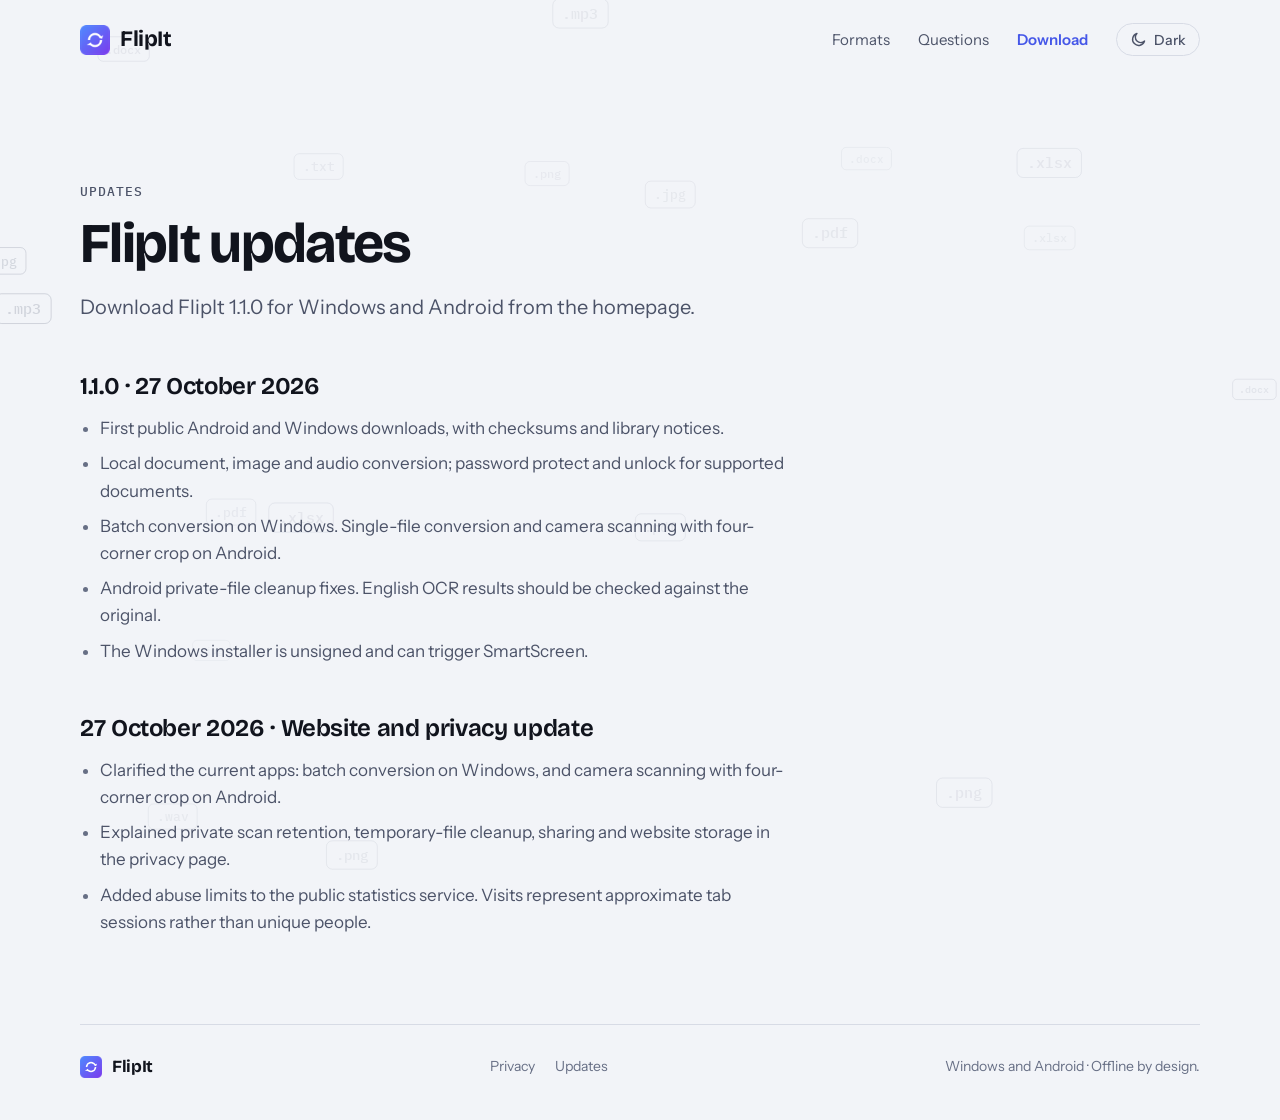
==== changelog.html @ 35222235 "Add verified Windows and Android app downloads" ====
<!doctype html>
<html lang="en">
<head>
<meta charset="utf-8">
<meta http-equiv="Content-Security-Policy" content="default-src 'self'; script-src 'self'; style-src 'self' 'unsafe-inline'; img-src 'self'; font-src 'self'; connect-src https://flipit-site-stats.rouguemind-dev.workers.dev; object-src 'none'; base-uri 'none'; form-action 'none'; frame-src 'none'; upgrade-insecure-requests">
<meta name="referrer" content="no-referrer">
<script src="theme-init.js"></script>
<meta name="viewport" content="width=device-width, initial-scale=1">
<title>FlipIt updates</title>
<meta name="description" content="Release notes for FlipIt on Windows and Android.">
<link rel="icon" href="favicon.ico">
<link rel="stylesheet" href="fonts.css">
<link rel="stylesheet" href="styles.css">
<script src="site.js" defer></script>
</head>
<body>
<div class="wrap">
  <header class="top">
    <a class="brand" href="index.html"><span class="mark" aria-hidden="true"></span>FlipIt</a>
    <nav class="nav" aria-label="Site">
      <a href="index.html#formats">Formats</a>
      <a href="index.html#faq">Questions</a>
      <a class="nav-cta" href="index.html#availability">Download</a>
      <button class="theme-toggle" id="theme-toggle" type="button" aria-pressed="false" title="Switch between light and dark">
        <span class="theme-icon" aria-hidden="true">
          <svg class="icon-sun" width="17" height="17" viewBox="0 0 24 24" fill="none" stroke="currentColor" stroke-width="2" stroke-linecap="round"><circle cx="12" cy="12" r="4.2"/><path d="M12 2.6v2.2M12 19.2v2.2M21.4 12h-2.2M4.8 12H2.6M18.6 5.4l-1.6 1.6M7 17l-1.6 1.6M18.6 18.6 17 17M7 7 5.4 5.4"/></svg>
          <svg class="icon-moon" width="17" height="17" viewBox="0 0 24 24" fill="none" stroke="currentColor" stroke-width="2" stroke-linecap="round" stroke-linejoin="round"><path d="M20.5 14.2A8.6 8.6 0 1 1 9.8 3.5a6.9 6.9 0 0 0 10.7 10.7z"/></svg>
        </span>
        <span class="theme-label" id="theme-label">Dark</span>
      </button>
    </nav>
  </header>
  <main class="doc">
    <p class="label">Updates</p>
    <h1>FlipIt updates</h1>
    <p class="standfirst">Download FlipIt 1.1.0 for Windows and Android from the homepage.</p>
    <h2>1.1.0 · 27 October 2026</h2><ul><li>First public Android and Windows downloads, with checksums and library notices.</li><li>Local document, image and audio conversion; password protect and unlock for supported documents.</li><li>Batch conversion on Windows. Single-file conversion and camera scanning with four-corner crop on Android.</li><li>Android private-file cleanup fixes. English OCR results should be checked against the original.</li><li>The Windows installer is unsigned and can trigger SmartScreen.</li></ul><h2>27 October 2026 · Website and privacy update</h2>
    <ul>
      <li>Clarified the current apps: batch conversion on Windows, and camera scanning with four-corner crop on Android.</li>
      <li>Explained private scan retention, temporary-file cleanup, sharing and website storage in the privacy page.</li>
      <li>Added abuse limits to the public statistics service. Visits represent approximate tab sessions rather than unique people.</li>
    </ul>
  </main>
  <footer class="foot">
    <a class="brand" href="index.html"><span class="mark" aria-hidden="true"></span>FlipIt</a>
    <nav class="foot-links" aria-label="More about FlipIt">
      <a href="privacy.html">Privacy</a>
      <a href="changelog.html" aria-current="page">Updates</a>
    </nav>
    <span>Windows and Android · Offline by design.</span>
  </footer>
</div>
</body>
</html>
---- fonts.css ----
@font-face {
  font-family: 'Bricolage Grotesque';
  font-style: normal;
  font-weight: 500 800;
  font-stretch: 100%;
  font-display: swap;
  src: url('bricolage-500-800.woff2') format('woff2');
  unicode-range: U+0000-00FF, U+0131, U+0152-0153, U+02BB-02BC, U+02C6, U+02DA, U+02DC, U+0304, U+0308, U+0329, U+2000-206F, U+20AC, U+2122, U+2191, U+2193, U+2212, U+2215, U+FEFF, U+FFFD;
}
@font-face {
  font-family: 'Instrument Sans';
  font-style: normal;
  font-weight: 400 600;
  font-stretch: 100%;
  font-display: swap;
  src: url('instrument-sans-400-600.woff2') format('woff2');
  unicode-range: U+0000-00FF, U+0131, U+0152-0153, U+02BB-02BC, U+02C6, U+02DA, U+02DC, U+0304, U+0308, U+0329, U+2000-206F, U+20AC, U+2122, U+2191, U+2193, U+2212, U+2215, U+FEFF, U+FFFD;
}
@font-face {
  font-family: 'IBM Plex Mono';
  font-style: normal;
  font-weight: 400;
  font-display: swap;
  src: url('plex-mono-400.woff2') format('woff2');
  unicode-range: U+0000-00FF, U+0131, U+0152-0153, U+02BB-02BC, U+02C6, U+02DA, U+02DC, U+0304, U+0308, U+0329, U+2000-206F, U+20AC, U+2122, U+2191, U+2193, U+2212, U+2215, U+FEFF, U+FFFD;
}
@font-face {
  font-family: 'IBM Plex Mono';
  font-style: normal;
  font-weight: 500;
  font-display: swap;
  src: url('plex-mono-500.woff2') format('woff2');
  unicode-range: U+0000-00FF, U+0131, U+0152-0153, U+02BB-02BC, U+02C6, U+02DA, U+02DC, U+0304, U+0308, U+0329, U+2000-206F, U+20AC, U+2122, U+2191, U+2193, U+2212, U+2215, U+FEFF, U+FFFD;
}
---- styles.css ----
:root{
  --display:"Bricolage Grotesque","Segoe UI Variable Display","Segoe UI",system-ui,sans-serif;
  --body:"Instrument Sans","Segoe UI",system-ui,sans-serif;
  --mono:"IBM Plex Mono",Consolas,ui-monospace,monospace;
  --ground:#F2F4F8;--surface:#FFFFFF;--sunken:#E9ECF3;
  --ink:#11141D;--ink-2:#4C5368;--ink-3:#676F85;--rule:#D7DBE5;
  --accent:#4557E8;--accent-hover:#3546D6;--accent-ink:#FFFFFF;
  --redact:#11141D;--redact-edge:transparent;--ok:#1B7A4B;
  --shadow:0 1px 0 rgba(17,20,29,.04),0 22px 44px -22px rgba(28,38,92,.28);
  color-scheme:light;
}
@media (prefers-color-scheme:dark){
  :root:not([data-theme="light"]){
    --ground:#0B0E17;--surface:#131826;--sunken:#1A2031;
    --ink:#E8EBF3;--ink-2:#A9B0C4;--ink-3:#858CA3;--rule:#262C3F;
    --accent:#8E9AFF;--accent-hover:#A5AFFF;--accent-ink:#0B0E17;
    --redact:#020409;--redact-edge:#343B55;--ok:#5FCB94;
    --shadow:0 1px 0 rgba(0,0,0,.5),0 28px 56px -24px rgba(0,0,0,.75);
    color-scheme:dark;
  }
}
:root[data-theme="dark"]{
  --ground:#0B0E17;--surface:#131826;--sunken:#1A2031;
  --ink:#E8EBF3;--ink-2:#A9B0C4;--ink-3:#858CA3;--rule:#262C3F;
  --accent:#8E9AFF;--accent-hover:#A5AFFF;--accent-ink:#0B0E17;
  --redact:#020409;--redact-edge:#343B55;--ok:#5FCB94;
  --shadow:0 1px 0 rgba(0,0,0,.5),0 28px 56px -24px rgba(0,0,0,.75);
  color-scheme:dark;
}

*,*::before,*::after{box-sizing:border-box}
html{-webkit-text-size-adjust:100%;text-size-adjust:100%}
@media (prefers-reduced-motion:no-preference){html{scroll-behavior:smooth}}
body{margin:0;background:var(--ground);color:var(--ink);font-family:var(--body);font-size:17px;line-height:1.6;padding-inline:clamp(16px,4vw,40px);-webkit-font-smoothing:antialiased}
.wrap{position:relative;z-index:1;max-width:1120px;margin-inline:auto}
.backdrop{position:fixed;inset:0;width:100%;height:100%;pointer-events:none;z-index:0}
a{color:inherit}
h1,h2,h3{font-family:var(--display);text-wrap:balance;margin:0;color:var(--ink)}
p,figure{margin:0}
:focus-visible{outline:2px solid var(--accent);outline-offset:3px;border-radius:4px}
.label{font-family:var(--mono);font-size:12.5px;font-weight:500;letter-spacing:.08em;text-transform:uppercase;color:var(--ink-3)}
.muted{color:var(--ink-3)}
.mark{display:inline-block;width:30px;height:30px;flex:none;background:url("icon.png") center/contain no-repeat}

/* header */
.top{display:flex;align-items:center;justify-content:space-between;gap:24px;padding-block:22px}
.brand{display:inline-flex;align-items:center;gap:10px;text-decoration:none;font-family:var(--display);font-weight:700;font-size:22px;letter-spacing:-.02em;color:var(--ink)}
.nav{display:flex;align-items:center;gap:28px;font-size:15px}
.nav a{color:var(--ink-2);text-decoration:none}
.nav a:hover{color:var(--ink)}
.nav .nav-cta{color:var(--accent);font-weight:600}
@media (max-width:640px){.nav a:not(.nav-cta){display:none}}
/* Light and dark. Only one icon shows: the one for the theme the button would switch to. */
.theme-toggle{display:inline-flex;align-items:center;gap:7px;padding:7px 13px;border:1px solid var(--rule);border-radius:999px;background:transparent;color:var(--ink-2);font:500 14px/1 var(--body);cursor:pointer;transition:color .15s ease,border-color .15s ease,background-color .15s ease}
.theme-toggle:hover{color:var(--ink);border-color:var(--ink-3);background:var(--surface)}
.theme-icon{display:inline-flex}
.theme-icon svg{display:none}
:root[data-shows="light"] .icon-moon{display:block}
:root[data-shows="dark"] .icon-sun{display:block}
/* Before the script has set data-shows, show the moon rather than an empty button, and let a dark
   system swap it - so the button is never blank, whichever theme the page opened in. */
:root:not([data-shows]) .icon-moon{display:block}
@media (prefers-color-scheme:dark){:root:not([data-shows]):not([data-theme="light"]) .icon-moon{display:none}:root:not([data-shows]):not([data-theme="light"]) .icon-sun{display:block}}
@media (max-width:640px){.theme-label{display:none}.theme-toggle{padding:7px 9px}}

/* hero */
.hero{display:grid;grid-template-columns:minmax(0,1.08fr) minmax(0,.92fr);gap:clamp(40px,6vw,80px);align-items:center;padding-block:clamp(32px,6vw,72px) clamp(64px,9vw,112px)}
@media (max-width:900px){.hero{grid-template-columns:minmax(0,1fr)}}
.hero h1{font-size:clamp(44px,6.4vw,78px);line-height:.98;letter-spacing:-.035em;font-weight:720;margin-block:18px 26px}
.lead{font-size:clamp(18px,1.6vw,21px);line-height:1.55;color:var(--ink-2);max-width:35rem}
.cta{display:flex;flex-wrap:wrap;align-items:center;gap:14px 20px;margin-top:34px}
.btn{display:inline-flex;align-items:center;gap:10px;padding:14px 22px;border:0;border-radius:6px;background:var(--accent);color:var(--accent-ink);font:600 16px/1 var(--body);text-decoration:none;cursor:pointer;transition:background-color .15s ease,transform .15s ease}
.btn:hover{background:var(--accent-hover);transform:translateY(-1px)}
.btn:active{transform:translateY(0)}
.btn svg{flex:none}
.btn-meta{font-family:var(--mono);font-size:13px;color:var(--ink-3)}
/* The second platform's button: the same shape, quieter, so one accent leads and the other waits. */
.cta-alt{margin-top:16px}
.btn-quiet{background:transparent;color:var(--ink);box-shadow:inset 0 0 0 1px var(--rule-strong,var(--rule))}
.btn-quiet:hover{background:var(--surface-2,var(--surface));color:var(--accent)}
.hero-note{margin-top:22px;font-size:15px;color:var(--ink-2)}
.hero-note a{text-underline-offset:3px;text-decoration-color:var(--ink-3)}
.hero-note a:hover{color:var(--accent)}
/* Each platform's note shows only where that platform can't be installed, so a phone is told the
   installer is for a PC and a PC is told the app is for a phone, and neither is told both. */
.phone-note,.desktop-note{margin-top:14px;font-size:15px;line-height:1.5;color:var(--ink-2)}
.phone-note{display:none}
.desktop-note{display:block}
@media (max-width:640px){.phone-note{display:block}.desktop-note{display:none}}

/* properties panel */
.props{background:var(--surface);border:1px solid var(--rule);border-radius:8px;box-shadow:var(--shadow);overflow:hidden}
.props-head{display:flex;align-items:center;justify-content:space-between;gap:12px;padding:12px 16px;border-bottom:1px solid var(--rule)}
.file{display:flex;align-items:center;gap:10px;min-width:0;font-family:var(--mono);font-size:14px;color:var(--ink)}
.file-type{font-size:11px;font-weight:500;letter-spacing:.06em;padding:3px 6px;border-radius:3px;background:var(--sunken);color:var(--ink-2)}
.reveal,.copy{font-family:var(--mono);font-size:12px;letter-spacing:.03em;color:var(--ink-2);background:transparent;border:1px solid var(--rule);border-radius:4px;padding:6px 10px;cursor:pointer;white-space:nowrap}
.reveal:hover,.copy:hover{color:var(--ink);border-color:var(--ink-3)}
.tags{margin:0;padding-block:6px}
.tag{display:grid;grid-template-columns:minmax(0,10.5rem) minmax(0,1fr);gap:16px;align-items:baseline;padding:10px 16px}
.tag + .tag{border-top:1px solid var(--rule)}
.tag dt{font-family:var(--mono);font-size:12.5px;color:var(--ink-3)}
.tag dd{margin:0;font-family:var(--mono);font-size:14px;color:var(--ink);font-variant-numeric:tabular-nums}
@media (max-width:420px){.tag{grid-template-columns:minmax(0,1fr);gap:4px}}
.val{position:relative;display:inline-block}
.val::after{content:"";position:absolute;inset:-3px -5px;border-radius:2px;background:var(--redact);box-shadow:inset 0 0 0 1px var(--redact-edge);transform:scaleX(1);transform-origin:left center;transition:transform .42s cubic-bezier(.65,0,.25,1)}
@media (prefers-reduced-motion:no-preference){
  .val::after{animation:redact .55s cubic-bezier(.65,0,.25,1) backwards;animation-delay:calc(var(--i) * 120ms + 700ms)}
}
@media (prefers-reduced-motion:reduce){.val::after{transition:none}}
@keyframes redact{from{transform:scaleX(0)}}
.props.is-revealed .val::after{transform:scaleX(0);transform-origin:right center}
.props-foot{display:flex;flex-wrap:wrap;align-items:center;justify-content:space-between;gap:8px 16px;padding:13px 16px;background:var(--sunken);font-family:var(--mono);font-size:13px;color:var(--ink-2)}
.props-foot strong{font-weight:500;color:var(--ink)}
.clean{display:inline-flex;align-items:center;gap:6px;color:var(--ok)}
.caption{margin-top:14px;font-size:14px;line-height:1.5;color:var(--ink-3);max-width:32rem}

/* sections */
.section{padding-block:clamp(64px,9vw,104px);border-top:1px solid var(--rule)}
.section-head{max-width:40rem;margin-bottom:clamp(36px,5vw,56px)}
.h2{font-size:clamp(32px,4vw,46px);line-height:1.06;letter-spacing:-.025em;font-weight:700;margin-top:12px}
.intro{margin-top:18px;color:var(--ink-2);max-width:32rem}
.split{display:grid;grid-template-columns:minmax(0,.8fr) minmax(0,1.2fr);gap:clamp(32px,6vw,88px);align-items:start}
@media (max-width:860px){.split{grid-template-columns:minmax(0,1fr)}}

/* app screenshot */
.app{display:grid;grid-template-columns:minmax(0,.78fr) minmax(0,1.22fr);gap:clamp(32px,6vw,80px);align-items:center}
@media (max-width:900px){.app{grid-template-columns:minmax(0,1fr)}}
.moves{margin:28px 0 0;display:grid;border-top:1px solid var(--rule)}
.moves div{display:grid;grid-template-columns:5.5rem minmax(0,1fr);gap:16px;align-items:baseline;padding-block:14px;border-bottom:1px solid var(--rule)}
.moves dt{font-family:var(--mono);font-size:12.5px;font-weight:500;letter-spacing:.08em;text-transform:uppercase;color:var(--accent)}
.moves dd{margin:0;font-size:16.5px;color:var(--ink-2)}
@media (max-width:420px){.moves div{grid-template-columns:minmax(0,1fr);gap:4px}}
.shot{position:relative;background:var(--surface);border:1px solid var(--rule);border-radius:10px;box-shadow:var(--shadow);overflow:hidden}
.shot img{display:block;width:100%;height:auto}

/* ledger */
.ledger{margin:0}
.ledger-row{display:grid;grid-template-columns:minmax(0,1fr) auto;gap:24px;align-items:center;padding-block:20px;border-top:1px solid var(--rule)}
.ledger-row:last-child{border-bottom:1px solid var(--rule)}
.ledger dt{font-weight:600;font-size:18px;color:var(--ink)}
.ledger dt span{display:block;margin-top:3px;font-weight:400;font-size:15px;line-height:1.5;color:var(--ink-2)}
.ledger dd{margin:0;font-family:var(--display);font-size:clamp(40px,5vw,56px);font-weight:600;line-height:1;letter-spacing:-.03em;font-variant-numeric:tabular-nums;color:var(--ink)}

/* features */
.features{display:grid;grid-template-columns:repeat(3,minmax(0,1fr));gap:clamp(28px,4vw,48px)}
@media (max-width:860px){.features{grid-template-columns:minmax(0,1fr)}}
.feature{display:flex;flex-direction:column;gap:12px;padding-top:20px;border-top:1px solid var(--rule)}
.feature h3{font-size:24px;line-height:1.2;letter-spacing:-.015em;font-weight:650}
.feature p{font-size:16.5px;color:var(--ink-2)}
.spec{margin-top:auto;padding-top:12px;border-top:1px dashed var(--rule);font-family:var(--mono);font-size:12.5px;color:var(--ink-3)}

/* formats */
.formats{display:grid;grid-template-columns:repeat(4,minmax(0,1fr));gap:clamp(24px,3vw,40px);align-items:start}
@media (max-width:960px){.formats{grid-template-columns:repeat(2,minmax(0,1fr))}}
@media (max-width:520px){.formats{grid-template-columns:minmax(0,1fr)}}
.group{display:flex;flex-direction:column;gap:14px}
.pairs{list-style:none;margin:0;padding:0;border-top:1px solid var(--rule)}
.pair{display:grid;grid-template-columns:7ch 2.5ch auto;align-items:baseline;padding-block:11px;border-bottom:1px solid var(--rule);font-family:var(--mono);font-size:15.5px;color:var(--ink)}
.pair .to{color:var(--accent)}
.group-note{font-size:14.5px;line-height:1.5;color:var(--ink-3)}

/* steps */
.steps{list-style:none;margin:0;padding:0;display:grid;grid-template-columns:repeat(3,minmax(0,1fr));gap:clamp(24px,3vw,40px)}
@media (max-width:860px){.steps{grid-template-columns:minmax(0,1fr)}}
.step{display:flex;flex-direction:column;gap:10px;min-width:0}
.step h3{font-size:21px;line-height:1.25;letter-spacing:-.01em;font-weight:650}
.step p{font-size:16.5px;color:var(--ink-2)}
.step strong{color:var(--ink);font-weight:600}
.code{margin:4px 0 0;padding:12px 14px;border-radius:6px;background:var(--sunken);font-family:var(--mono);font-size:13px;line-height:1.55;color:var(--ink);white-space:pre-wrap;overflow-wrap:anywhere}

/* faq */
.faq{max-width:50rem;border-top:1px solid var(--rule)}
.faq details{border-bottom:1px solid var(--rule)}
.faq summary{display:flex;align-items:baseline;justify-content:space-between;gap:24px;padding-block:18px;cursor:pointer;list-style:none;font-weight:600;font-size:18px;line-height:1.4;color:var(--ink)}
.faq summary::-webkit-details-marker{display:none}
.faq summary::after{content:"+";flex:none;font-family:var(--mono);font-weight:400;font-size:20px;line-height:1;color:var(--ink-3)}
.faq details[open] summary::after{content:"\2212"}
.faq summary:hover{color:var(--accent)}
.faq details p{padding-bottom:20px;max-width:42rem;font-size:16.5px;color:var(--ink-2)}
.faq details p + p{margin-top:-8px}

/* download */
.download{display:grid;grid-template-columns:minmax(0,1fr) minmax(0,1.05fr);gap:clamp(32px,5vw,72px);align-items:start;padding:clamp(24px,4vw,48px);background:var(--surface);border:1px solid var(--rule);border-radius:10px;box-shadow:var(--shadow)}
@media (max-width:860px){.download{grid-template-columns:minmax(0,1fr)}}
.download .btn{margin-top:28px;padding:16px 24px;font-size:17px}
/* The two platforms, side by side and equal: neither is the lesser one. */
.platforms{display:grid;grid-template-columns:repeat(2,minmax(0,1fr));gap:clamp(20px,3vw,32px);align-items:start;margin-top:36px}
@media (max-width:860px){.platforms{grid-template-columns:minmax(0,1fr)}}
.platform{display:flex;flex-direction:column;padding:clamp(22px,3vw,34px);background:var(--surface);border:1px solid var(--rule);border-radius:10px;box-shadow:var(--shadow)}
.platform-name{display:flex;align-items:center;gap:10px;margin:0;font:600 21px/1.2 var(--display);color:var(--ink)}
.platform-name svg{flex:none;color:var(--ink-3)}
.platform-intro{margin-top:12px;font-size:15.5px;line-height:1.55;color:var(--ink-2)}
.platform .btn{margin-top:22px;align-self:flex-start;padding:15px 22px;font-size:16px}
.platform .btn-meta{margin-top:12px}
.platform details{margin-top:20px;padding-top:14px;border-top:1px solid var(--rule)}
.platform details summary{cursor:pointer;font-size:14px;color:var(--ink-2)}
.platform details p{margin-top:12px;font-size:14px}
.platform .facts{margin-top:26px}
.intro-wide{max-width:44rem}
.needs{margin-top:28px;padding-top:18px;border-top:1px solid var(--rule);font-size:15px;line-height:1.55;color:var(--ink-2)}
.needs strong{color:var(--ink);font-weight:600}
.needs a{text-underline-offset:3px}
.facts{margin:0;display:grid;grid-template-columns:auto minmax(0,1fr);border-top:1px solid var(--rule)}
.facts dt,.facts dd{padding-block:13px;border-bottom:1px solid var(--rule)}
.facts dt{padding-right:24px;font-family:var(--mono);font-size:12.5px;letter-spacing:.06em;text-transform:uppercase;color:var(--ink-3)}
.facts dd{margin:0;font-size:16px;color:var(--ink);font-variant-numeric:tabular-nums}
.hash{display:block;font-family:var(--mono);font-size:13px;line-height:1.55;word-break:break-all}
.copy{margin-top:10px}

/* documents (privacy, release notes) */
.doc{max-width:44rem;padding-block:clamp(40px,7vw,88px)}
.doc h1{font-size:clamp(38px,5vw,56px);line-height:1.02;letter-spacing:-.03em;font-weight:720;margin-top:14px}
.doc h2{font-size:24px;line-height:1.25;letter-spacing:-.015em;font-weight:650;margin-top:48px}
.doc p{margin-top:14px;color:var(--ink-2)}
.doc ul{margin:14px 0 0;padding-left:1.15em;display:grid;gap:8px;color:var(--ink-2)}
.doc li::marker{color:var(--ink-3)}
.doc strong{color:var(--ink);font-weight:600}
.doc .standfirst{margin-top:20px;font-size:clamp(18px,1.6vw,20px);line-height:1.55}
.release{margin-top:48px;padding-top:28px;border-top:1px solid var(--rule)}
.release h2{margin-top:0}
.release-meta{margin-top:6px;font-family:var(--mono);font-size:13px;color:var(--ink-3)}

/* footer */
.foot{display:flex;flex-wrap:wrap;align-items:center;justify-content:space-between;gap:12px 24px;padding-block:28px 40px;border-top:1px solid var(--rule);font-size:14px;color:var(--ink-3)}
.foot .brand{font-size:17px}
.foot .mark{width:22px;height:22px}
.foot-links{display:flex;flex-wrap:wrap;gap:8px 20px}
.foot-links a{text-decoration:none;color:var(--ink-3)}
.foot-links a:hover{color:var(--ink)}

/* compact public stats dashboard */
.stats-card{max-width:38rem;margin-top:32px;padding:18px 20px;background:var(--surface);border:1px solid var(--rule);border-radius:10px;box-shadow:var(--shadow)}
.stats-title{font-family:var(--display);font-size:17px;font-weight:600;color:var(--ink)}
.stats-values{display:grid;grid-template-columns:repeat(3,minmax(0,1fr));gap:8px;margin-top:15px}
.stat{display:grid;gap:5px;min-width:0;padding:4px 6px;text-align:center}
.stat+.stat{border-left:1px solid var(--rule)}
.stat-label{font-family:var(--mono);font-size:10px;letter-spacing:.04em;text-transform:uppercase;color:var(--ink-3)}
.stat strong{font-family:var(--display);font-size:clamp(23px,3.5vw,30px);font-weight:600;line-height:1.1;font-variant-numeric:tabular-nums;color:var(--ink)}
.stats-note{margin-top:14px;font-size:12px;line-height:1.45;color:var(--ink-3)}
@media (prefers-reduced-motion:no-preference){.stats-card{transition:transform .22s ease}.stats-card:hover{transform:translateY(-2px)}}
@media (prefers-reduced-motion:reduce){.stats-card{transition:none}}
@media (max-width:520px){.stats-card{padding:16px 12px}.stats-values{gap:2px}.stat{padding:4px 2px}.stat-label{font-size:9px;letter-spacing:.02em}.stat strong{font-size:23px}}

/* Generic labels hide example file and folder details embedded in the app screenshot. */
.screen-safe-label{position:absolute;display:flex;align-items:center;white-space:nowrap;overflow:hidden;padding-inline:3px;font-family:var(--body);font-size:clamp(7px,.9vw,11px);line-height:1.1;z-index:2;background:#f1f2f8;color:#20212a}
.screen-safe-file{left:40.2%;top:33.2%;width:20%;height:4%}
.screen-safe-folder{left:20.1%;top:79.6%;width:24.5%;height:4.5%}
@media (prefers-color-scheme:dark){:root:not([data-theme="light"]) .screen-safe-label,:root[data-theme="dark"] .screen-safe-label{background:#191b22;color:#e2e4ed}}
@media (max-width:520px){.screen-safe-label{font-size:7px}}
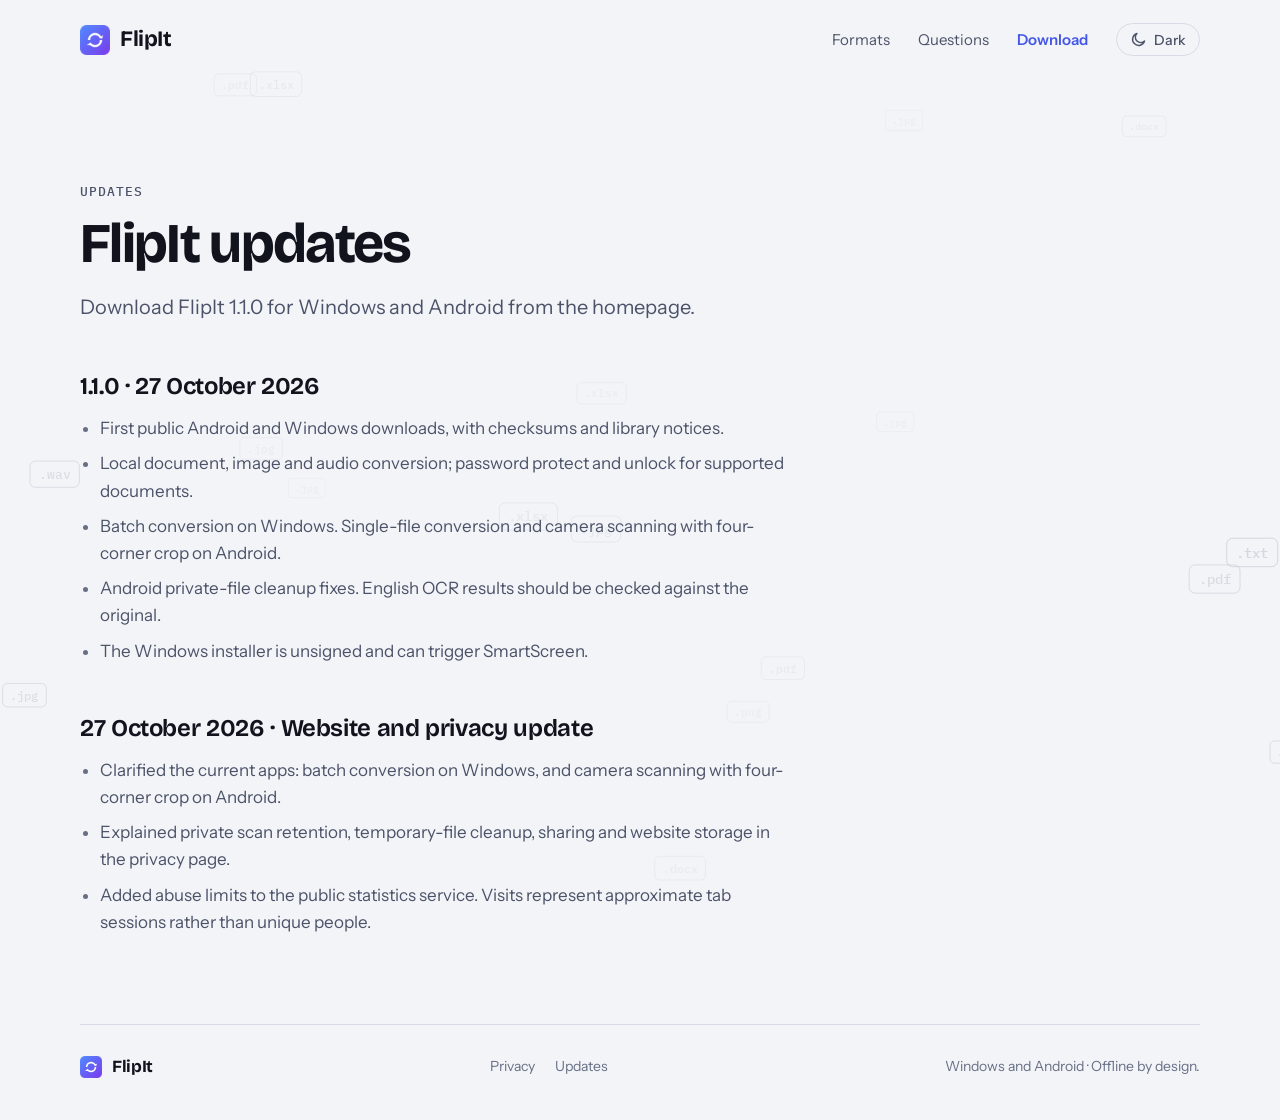
==== commit 5c6ae5b6: "Refresh cached website assets after wording updates" ====
--- a/changelog.html
+++ b/changelog.html
@@ -10,8 +10,8 @@
 <meta name="description" content="Release notes for FlipIt on Windows and Android.">
 <link rel="icon" href="favicon.ico">
 <link rel="stylesheet" href="fonts.css">
-<link rel="stylesheet" href="styles.css">
-<script src="site.js" defer></script>
+<link rel="stylesheet" href="styles.css?v=20261027-2">
+<script src="site.js?v=20261027-2" defer></script>
 </head>
 <body>
 <div class="wrap">
--- a/styles.css
+++ b/styles.css
@@ -89,6 +89,9 @@
 @media (max-width:640px){.phone-note{display:block}.desktop-note{display:none}}
 
 /* properties panel */
+.photo-example-label{margin-bottom:12px}
+.props-head{flex-wrap:wrap}
+.props-foot{flex-wrap:wrap}
 .props{background:var(--surface);border:1px solid var(--rule);border-radius:8px;box-shadow:var(--shadow);overflow:hidden}
 .props-head{display:flex;align-items:center;justify-content:space-between;gap:12px;padding:12px 16px;border-bottom:1px solid var(--rule)}
 .file{display:flex;align-items:center;gap:10px;min-width:0;font-family:var(--mono);font-size:14px;color:var(--ink)}
@@ -117,6 +120,12 @@
 /* sections */
 .section{padding-block:clamp(64px,9vw,104px);border-top:1px solid var(--rule)}
 .section-head{max-width:40rem;margin-bottom:clamp(36px,5vw,56px)}
+.how-steps{display:grid;grid-template-columns:repeat(3,minmax(0,1fr));gap:28px;list-style:none;margin:0;padding:0}
+.how-steps li{padding-top:20px;border-top:1px solid var(--rule)}
+.step-label{font:500 12px var(--mono);text-transform:uppercase;letter-spacing:.07em;color:var(--accent)}
+.how-steps h3{margin-top:12px;font:600 22px/1.25 var(--display);color:var(--ink)}
+.how-steps p{margin-top:10px;color:var(--ink-2);line-height:1.6}
+@media(max-width:760px){.how-steps{grid-template-columns:minmax(0,1fr);gap:24px}}
 .h2{font-size:clamp(32px,4vw,46px);line-height:1.06;letter-spacing:-.025em;font-weight:700;margin-top:12px}
 .intro{margin-top:18px;color:var(--ink-2);max-width:32rem}
 .split{display:grid;grid-template-columns:minmax(0,.8fr) minmax(0,1.2fr);gap:clamp(32px,6vw,88px);align-items:start}
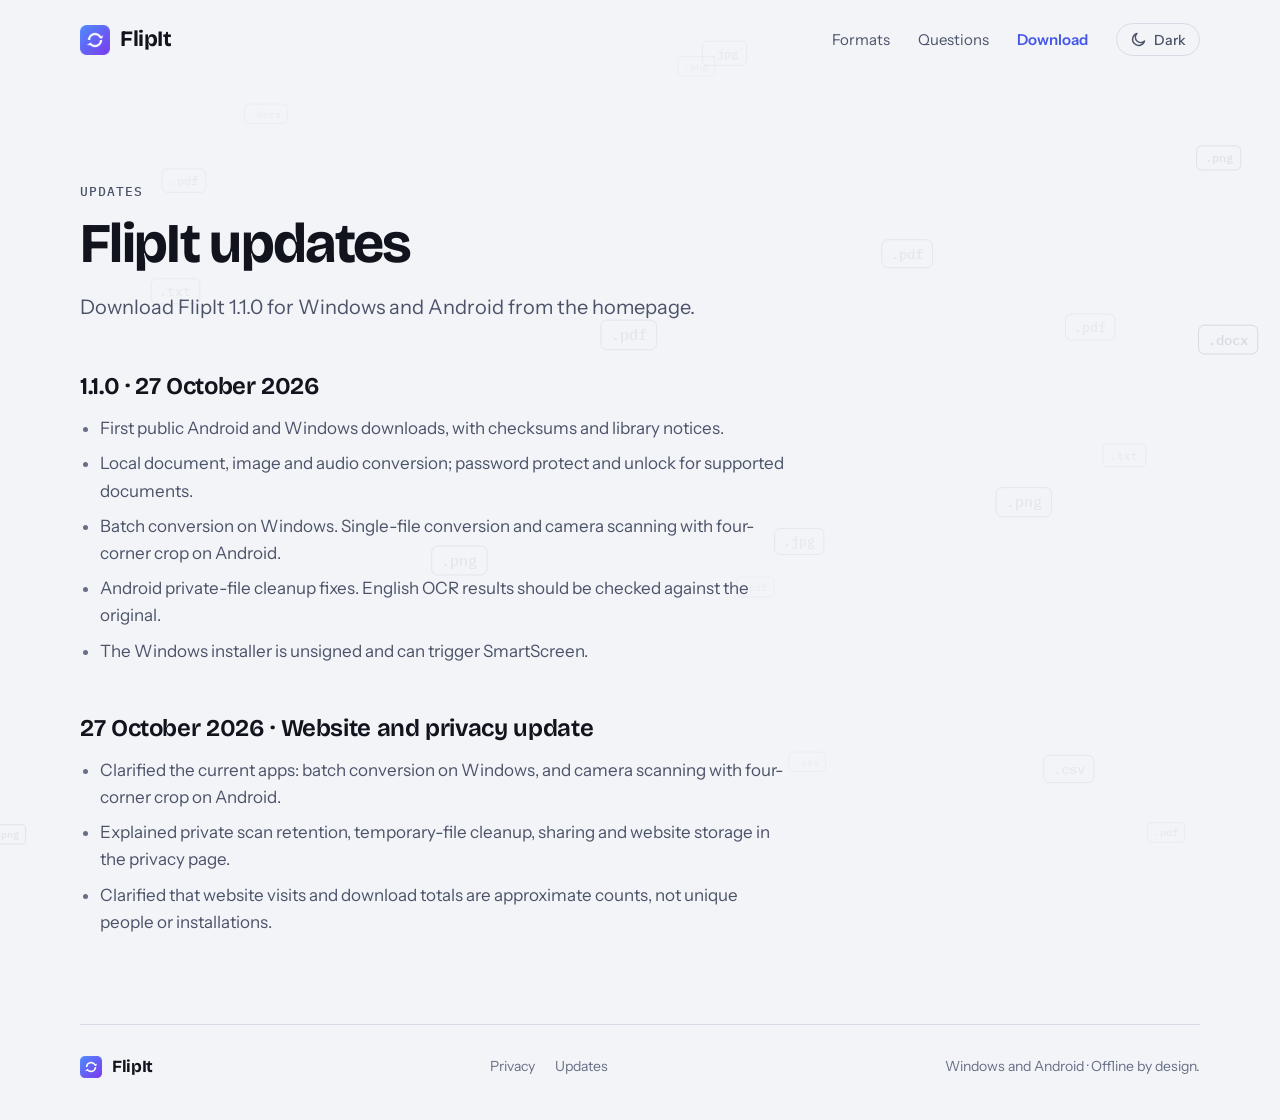
==== commit e5b20aeb: "Keep public information clear and relevant" ====
--- a/changelog.html
+++ b/changelog.html
@@ -38,7 +38,7 @@
     <ul>
       <li>Clarified the current apps: batch conversion on Windows, and camera scanning with four-corner crop on Android.</li>
       <li>Explained private scan retention, temporary-file cleanup, sharing and website storage in the privacy page.</li>
-      <li>Added abuse limits to the public statistics service. Visits represent approximate tab sessions rather than unique people.</li>
+      <li>Clarified that website visits and download totals are approximate counts, not unique people or installations.</li>
     </ul>
   </main>
   <footer class="foot">
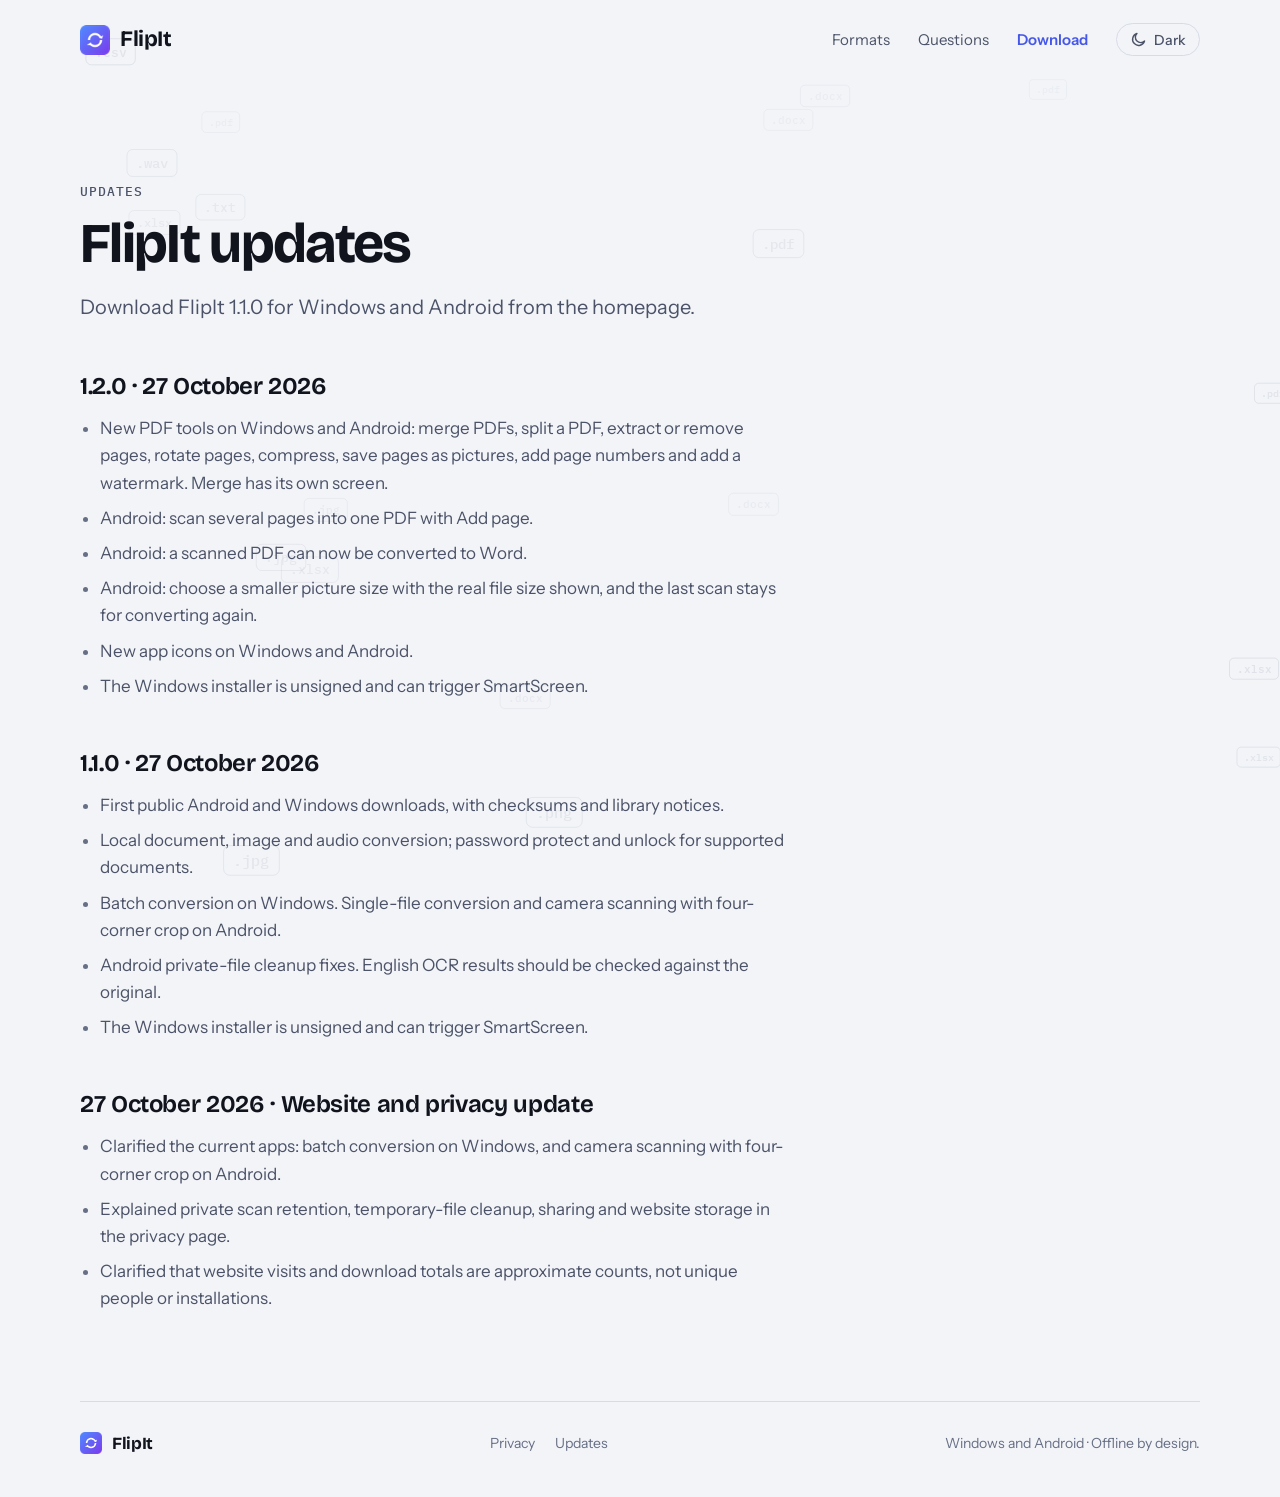
==== commit 39f7669d: "Add 1.2.0 release notes Co-Authored-By: Claude Sonnet 5.5 <noreply@anthropic.com>" ====
--- a/changelog.html
+++ b/changelog.html
@@ -34,7 +34,7 @@
     <p class="label">Updates</p>
     <h1>FlipIt updates</h1>
     <p class="standfirst">Download FlipIt 1.1.0 for Windows and Android from the homepage.</p>
-    <h2>1.1.0 · 27 October 2026</h2><ul><li>First public Android and Windows downloads, with checksums and library notices.</li><li>Local document, image and audio conversion; password protect and unlock for supported documents.</li><li>Batch conversion on Windows. Single-file conversion and camera scanning with four-corner crop on Android.</li><li>Android private-file cleanup fixes. English OCR results should be checked against the original.</li><li>The Windows installer is unsigned and can trigger SmartScreen.</li></ul><h2>27 October 2026 · Website and privacy update</h2>
+    <h2>1.2.0 · 27 October 2026</h2><ul><li>New PDF tools on Windows and Android: merge PDFs, split a PDF, extract or remove pages, rotate pages, compress, save pages as pictures, add page numbers and add a watermark. Merge has its own screen.</li><li>Android: scan several pages into one PDF with Add page.</li><li>Android: a scanned PDF can now be converted to Word.</li><li>Android: choose a smaller picture size with the real file size shown, and the last scan stays for converting again.</li><li>New app icons on Windows and Android.</li><li>The Windows installer is unsigned and can trigger SmartScreen.</li></ul><h2>1.1.0 · 27 October 2026</h2><ul><li>First public Android and Windows downloads, with checksums and library notices.</li><li>Local document, image and audio conversion; password protect and unlock for supported documents.</li><li>Batch conversion on Windows. Single-file conversion and camera scanning with four-corner crop on Android.</li><li>Android private-file cleanup fixes. English OCR results should be checked against the original.</li><li>The Windows installer is unsigned and can trigger SmartScreen.</li></ul><h2>27 October 2026 · Website and privacy update</h2>
     <ul>
       <li>Clarified the current apps: batch conversion on Windows, and camera scanning with four-corner crop on Android.</li>
       <li>Explained private scan retention, temporary-file cleanup, sharing and website storage in the privacy page.</li>
--- a/styles.css
+++ b/styles.css
@@ -166,6 +166,7 @@
 .pairs{list-style:none;margin:0;padding:0;border-top:1px solid var(--rule)}
 .pair{display:grid;grid-template-columns:7ch 2.5ch auto;align-items:baseline;padding-block:11px;border-bottom:1px solid var(--rule);font-family:var(--mono);font-size:15.5px;color:var(--ink)}
 .pair .to{color:var(--accent)}
+.pair.tool{display:block;font-family:inherit;font-size:15.5px}
 .group-note{font-size:14.5px;line-height:1.5;color:var(--ink-3)}
 
 /* steps */
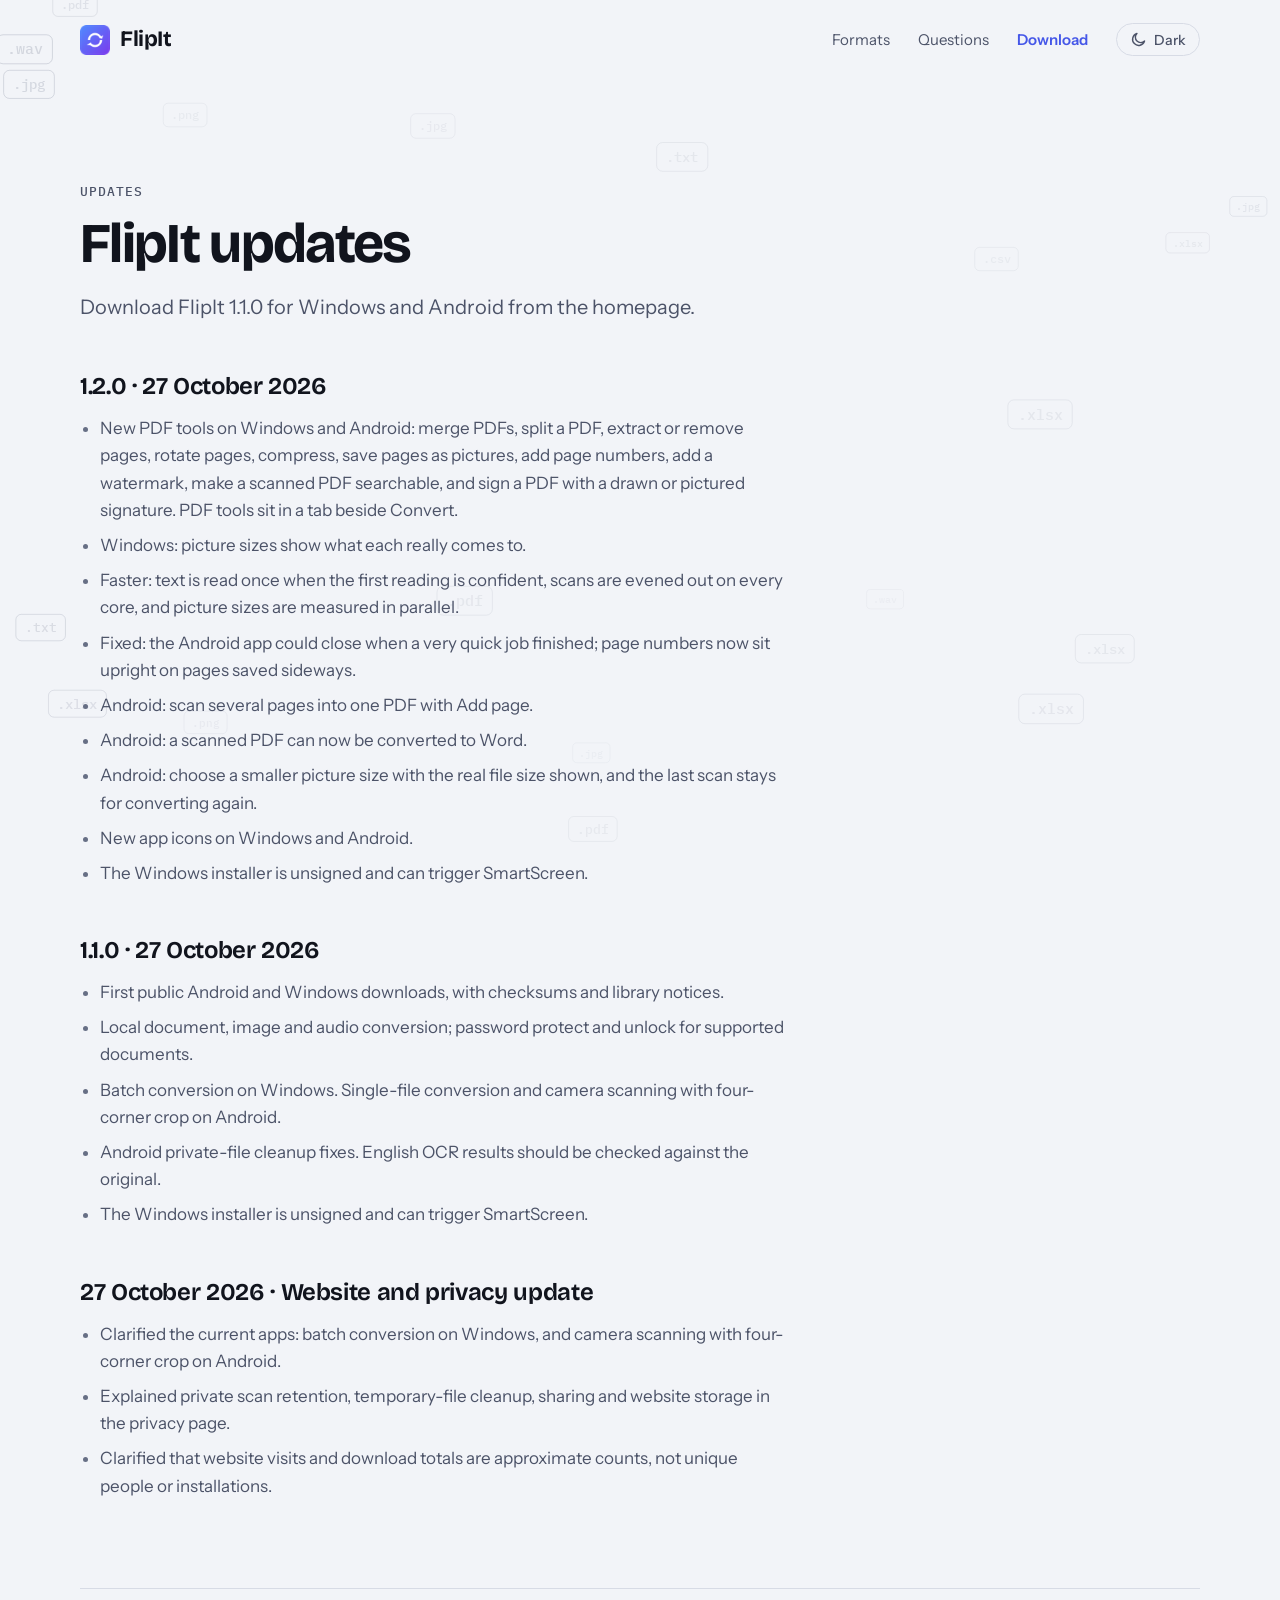
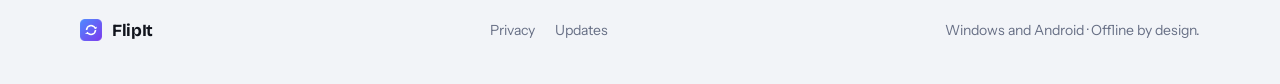
==== commit 3a87aca6: "1.2.0 notes: searchable, sign, sizes, speed, fixes Co-Authored-By: Claude Opus 5.5 <noreply@anthropi" ====
--- a/changelog.html
+++ b/changelog.html
@@ -34,7 +34,7 @@
     <p class="label">Updates</p>
     <h1>FlipIt updates</h1>
     <p class="standfirst">Download FlipIt 1.1.0 for Windows and Android from the homepage.</p>
-    <h2>1.2.0 · 27 October 2026</h2><ul><li>New PDF tools on Windows and Android: merge PDFs, split a PDF, extract or remove pages, rotate pages, compress, save pages as pictures, add page numbers and add a watermark. Merge has its own screen.</li><li>Android: scan several pages into one PDF with Add page.</li><li>Android: a scanned PDF can now be converted to Word.</li><li>Android: choose a smaller picture size with the real file size shown, and the last scan stays for converting again.</li><li>New app icons on Windows and Android.</li><li>The Windows installer is unsigned and can trigger SmartScreen.</li></ul><h2>1.1.0 · 27 October 2026</h2><ul><li>First public Android and Windows downloads, with checksums and library notices.</li><li>Local document, image and audio conversion; password protect and unlock for supported documents.</li><li>Batch conversion on Windows. Single-file conversion and camera scanning with four-corner crop on Android.</li><li>Android private-file cleanup fixes. English OCR results should be checked against the original.</li><li>The Windows installer is unsigned and can trigger SmartScreen.</li></ul><h2>27 October 2026 · Website and privacy update</h2>
+    <h2>1.2.0 · 27 October 2026</h2><ul><li>New PDF tools on Windows and Android: merge PDFs, split a PDF, extract or remove pages, rotate pages, compress, save pages as pictures, add page numbers, add a watermark, make a scanned PDF searchable, and sign a PDF with a drawn or pictured signature. PDF tools sit in a tab beside Convert.</li><li>Windows: picture sizes show what each really comes to.</li><li>Faster: text is read once when the first reading is confident, scans are evened out on every core, and picture sizes are measured in parallel.</li><li>Fixed: the Android app could close when a very quick job finished; page numbers now sit upright on pages saved sideways.</li><li>Android: scan several pages into one PDF with Add page.</li><li>Android: a scanned PDF can now be converted to Word.</li><li>Android: choose a smaller picture size with the real file size shown, and the last scan stays for converting again.</li><li>New app icons on Windows and Android.</li><li>The Windows installer is unsigned and can trigger SmartScreen.</li></ul><h2>1.1.0 · 27 October 2026</h2><ul><li>First public Android and Windows downloads, with checksums and library notices.</li><li>Local document, image and audio conversion; password protect and unlock for supported documents.</li><li>Batch conversion on Windows. Single-file conversion and camera scanning with four-corner crop on Android.</li><li>Android private-file cleanup fixes. English OCR results should be checked against the original.</li><li>The Windows installer is unsigned and can trigger SmartScreen.</li></ul><h2>27 October 2026 · Website and privacy update</h2>
     <ul>
       <li>Clarified the current apps: batch conversion on Windows, and camera scanning with four-corner crop on Android.</li>
       <li>Explained private scan retention, temporary-file cleanup, sharing and website storage in the privacy page.</li>
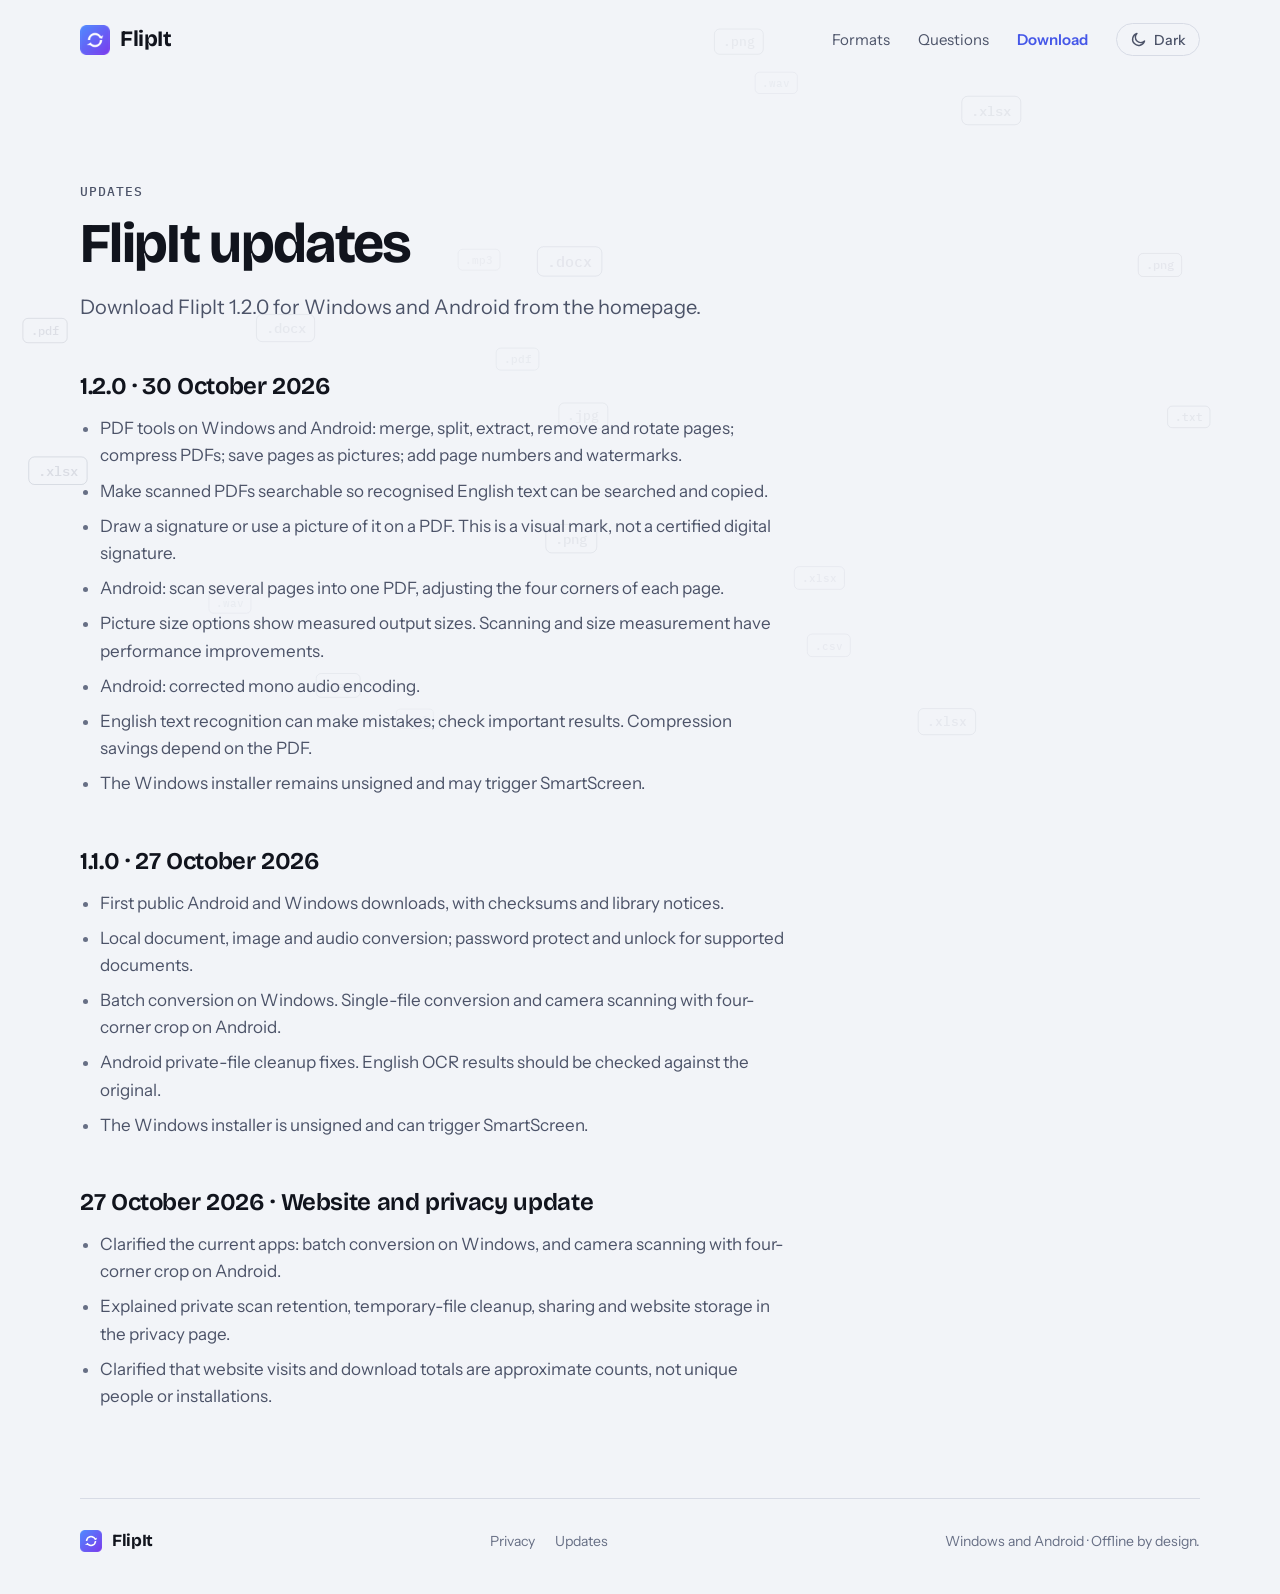
==== commit 9de07a06: "Publish verified FlipIt 1.2.0 downloads and release notes" ====
--- a/changelog.html
+++ b/changelog.html
@@ -10,8 +10,8 @@
 <meta name="description" content="Release notes for FlipIt on Windows and Android.">
 <link rel="icon" href="favicon.ico">
 <link rel="stylesheet" href="fonts.css">
-<link rel="stylesheet" href="styles.css?v=20261027-2">
-<script src="site.js?v=20261027-2" defer></script>
+<link rel="stylesheet" href="styles.css?v=20261030-1">
+<script src="site.js?v=20261030-1" defer></script>
 </head>
 <body>
 <div class="wrap">
@@ -33,8 +33,19 @@
   <main class="doc">
     <p class="label">Updates</p>
     <h1>FlipIt updates</h1>
-    <p class="standfirst">Download FlipIt 1.1.0 for Windows and Android from the homepage.</p>
-    <h2>1.2.0 · 27 October 2026</h2><ul><li>New PDF tools on Windows and Android: merge PDFs, split a PDF, extract or remove pages, rotate pages, compress, save pages as pictures, add page numbers, add a watermark, make a scanned PDF searchable, and sign a PDF with a drawn or pictured signature. PDF tools sit in a tab beside Convert.</li><li>Windows: picture sizes show what each really comes to.</li><li>Faster: text is read once when the first reading is confident, scans are evened out on every core, and picture sizes are measured in parallel.</li><li>Fixed: the Android app could close when a very quick job finished; page numbers now sit upright on pages saved sideways.</li><li>Android: scan several pages into one PDF with Add page.</li><li>Android: a scanned PDF can now be converted to Word.</li><li>Android: choose a smaller picture size with the real file size shown, and the last scan stays for converting again.</li><li>New app icons on Windows and Android.</li><li>The Windows installer is unsigned and can trigger SmartScreen.</li></ul><h2>1.1.0 · 27 October 2026</h2><ul><li>First public Android and Windows downloads, with checksums and library notices.</li><li>Local document, image and audio conversion; password protect and unlock for supported documents.</li><li>Batch conversion on Windows. Single-file conversion and camera scanning with four-corner crop on Android.</li><li>Android private-file cleanup fixes. English OCR results should be checked against the original.</li><li>The Windows installer is unsigned and can trigger SmartScreen.</li></ul><h2>27 October 2026 · Website and privacy update</h2>
+    <p class="standfirst">Download FlipIt 1.2.0 for Windows and Android from the homepage.</p>
+    <h2>1.2.0 · 30 October 2026</h2>
+    <ul>
+      <li>PDF tools on Windows and Android: merge, split, extract, remove and rotate pages; compress PDFs; save pages as pictures; add page numbers and watermarks.</li>
+      <li>Make scanned PDFs searchable so recognised English text can be searched and copied.</li>
+      <li>Draw a signature or use a picture of it on a PDF. This is a visual mark, not a certified digital signature.</li>
+      <li>Android: scan several pages into one PDF, adjusting the four corners of each page.</li>
+      <li>Picture size options show measured output sizes. Scanning and size measurement have performance improvements.</li>
+      <li>Android: corrected mono audio encoding.</li>
+      <li>English text recognition can make mistakes; check important results. Compression savings depend on the PDF.</li>
+      <li>The Windows installer remains unsigned and may trigger SmartScreen.</li>
+    </ul>
+<h2>1.1.0 · 27 October 2026</h2><ul><li>First public Android and Windows downloads, with checksums and library notices.</li><li>Local document, image and audio conversion; password protect and unlock for supported documents.</li><li>Batch conversion on Windows. Single-file conversion and camera scanning with four-corner crop on Android.</li><li>Android private-file cleanup fixes. English OCR results should be checked against the original.</li><li>The Windows installer is unsigned and can trigger SmartScreen.</li></ul><h2>27 October 2026 · Website and privacy update</h2>
     <ul>
       <li>Clarified the current apps: batch conversion on Windows, and camera scanning with four-corner crop on Android.</li>
       <li>Explained private scan retention, temporary-file cleanup, sharing and website storage in the privacy page.</li>
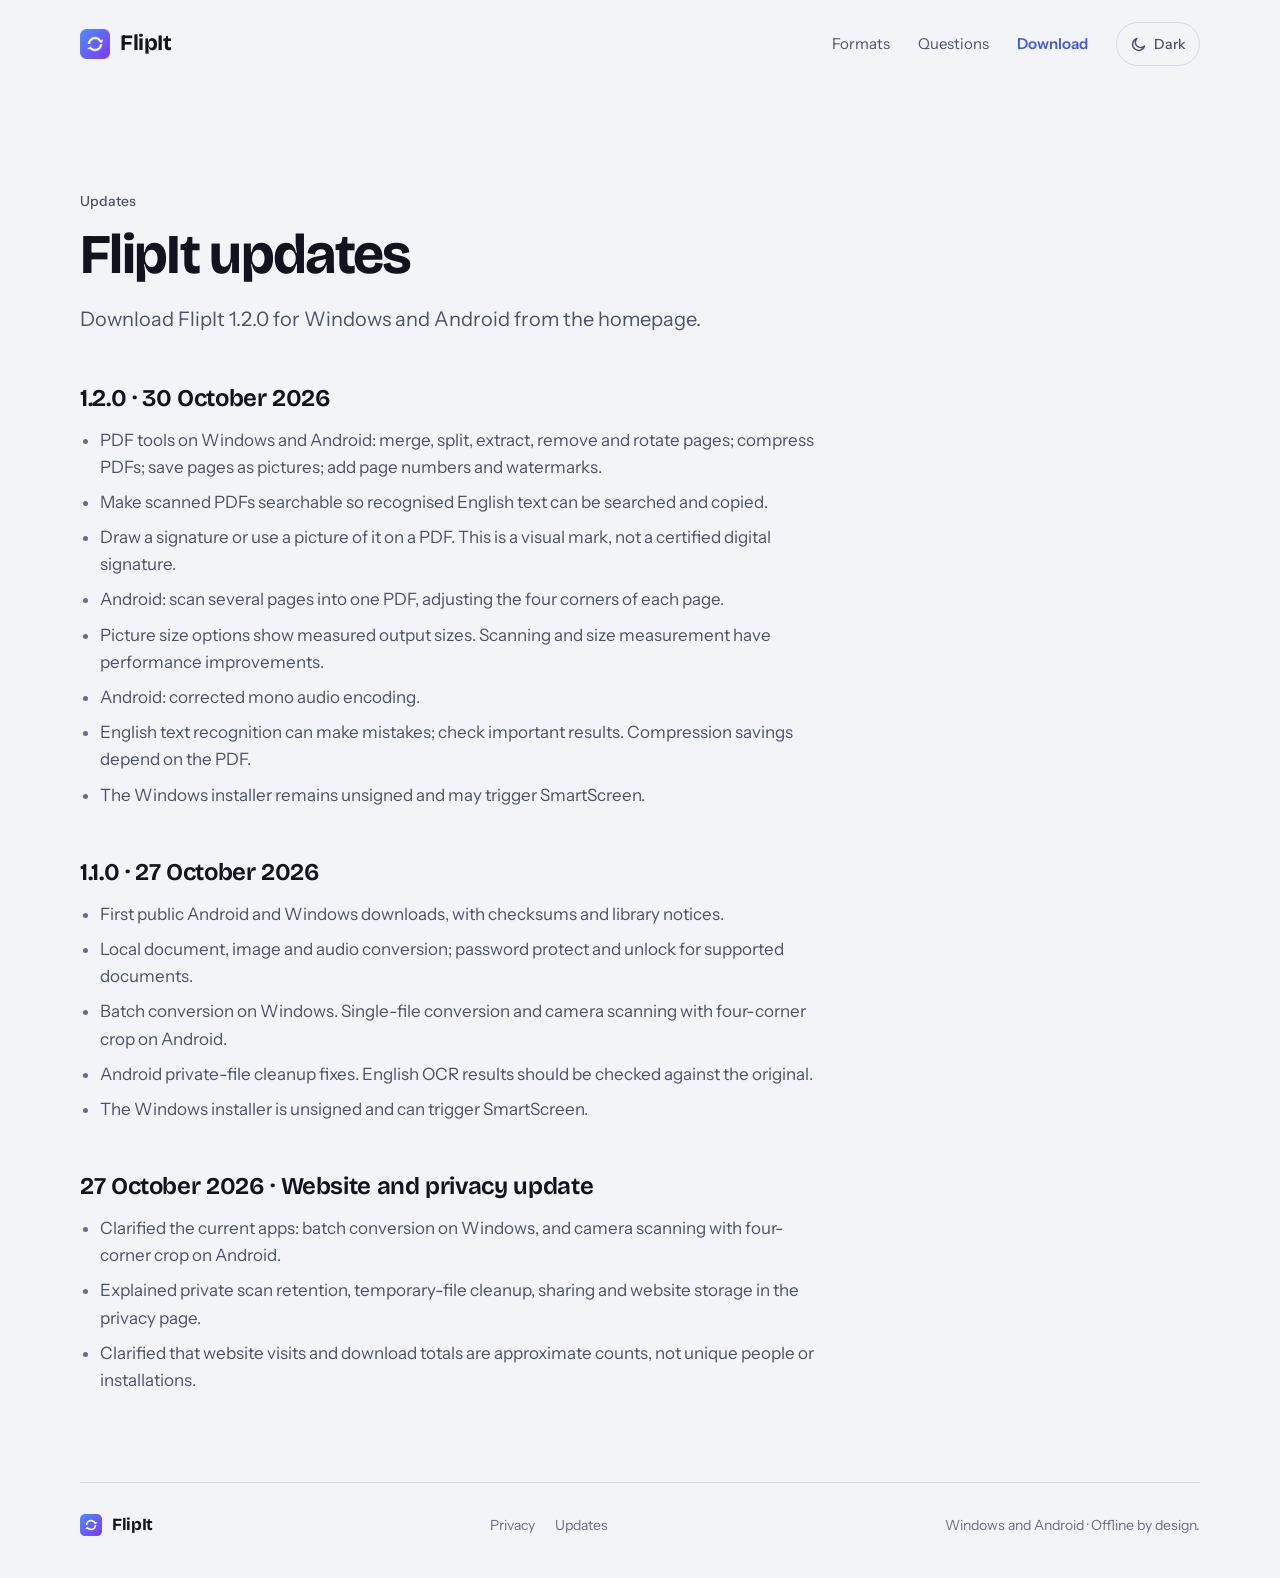
==== commit 963a8589: "Refresh website layout and current app screenshot" ====
--- a/changelog.html
+++ b/changelog.html
@@ -10,8 +10,8 @@
 <meta name="description" content="Release notes for FlipIt on Windows and Android.">
 <link rel="icon" href="favicon.ico">
 <link rel="stylesheet" href="fonts.css">
-<link rel="stylesheet" href="styles.css?v=20261030-1">
-<script src="site.js?v=20261030-1" defer></script>
+<link rel="stylesheet" href="styles.css?v=20261101-1">
+<script src="site.js?v=20261101-1" defer></script>
 </head>
 <body>
 <div class="wrap">
--- a/styles.css
+++ b/styles.css
@@ -1,3 +1,4 @@
+/* Hallmark preview: built from the existing FlipIt brand; targeted audit improvements. */
 :root{
   --display:"Bricolage Grotesque","Segoe UI Variable Display","Segoe UI",system-ui,sans-serif;
   --body:"Instrument Sans","Segoe UI",system-ui,sans-serif;
@@ -257,3 +258,48 @@
 .screen-safe-folder{left:20.1%;top:79.6%;width:24.5%;height:4.5%}
 @media (prefers-color-scheme:dark){:root:not([data-theme="light"]) .screen-safe-label,:root[data-theme="dark"] .screen-safe-label{background:#191b22;color:#e2e4ed}}
 @media (max-width:520px){.screen-safe-label{font-size:7px}}
+
+/* Preview polish preserves the existing fonts, palette and link wiring. */
+:root{--capture-paper:#f1f2f8;--capture-ink:#20212a}
+:root[data-theme="dark"]{--capture-paper:#191b22;--capture-ink:#e2e4ed}
+html,body{overflow-x:clip}
+h1,h2,h3{overflow-wrap:break-word;min-width:0}
+.label,.step-label,.file-type,.facts dt,.stat-label{font-family:var(--body);text-transform:none;letter-spacing:0}
+.label{font-size:14px}
+.hero{grid-template-columns:minmax(0,.95fr) minmax(0,1.05fr);gap:clamp(28px,4vw,56px);padding-block:48px 72px}
+.hero h1{font-size:clamp(56px,6.8vw,88px);line-height:1.02;margin-block:20px 24px;letter-spacing:-.05em}
+.hero-platforms{font-size:15px;color:var(--ink-2)}
+.lead{max-width:29rem;font-size:20px}
+.product-view{min-width:0}
+.product-shot{overflow:hidden;border:1px solid var(--rule);border-radius:12px;background:var(--surface)}
+.product-shot img{display:block;width:100%;height:auto}
+.product-shot .capture-dark{display:none}
+:root[data-theme="dark"] .capture-light{display:none}
+:root[data-theme="dark"] .capture-dark{display:block}
+@media(prefers-color-scheme:dark){:root:not([data-theme="light"]) .capture-light{display:none}:root:not([data-theme="light"]) .capture-dark{display:block}}
+.product-view .caption{font-size:13px;max-width:none}
+.btn{min-height:48px;justify-content:center;white-space:nowrap;transition:background-color .15s ease,color .15s ease}
+.btn:hover,.btn:active{transform:none}
+.btn:focus-visible,.theme-toggle:focus-visible,.reveal:focus-visible,.copy:focus-visible,summary:focus-visible{outline:2px solid var(--accent);outline-offset:4px}
+.theme-toggle,.reveal,.copy{min-height:44px}
+.privacy-demo{margin-top:32px;border-top:1px solid var(--rule);padding-top:20px}
+.privacy-demo>summary{cursor:pointer;color:var(--ink-2);padding-block:10px;font-size:16px}
+.privacy-demo figure{max-width:44rem;margin-top:24px}
+.feature-group{border-top:1px solid var(--rule);min-width:0}
+.feature-group>summary{cursor:pointer;font:600 16px/1.4 var(--body);color:var(--ink);padding:18px 0;list-style-position:inside}
+.feature-group .pairs{border-top:0}
+.feature-group .pair{font-family:var(--body);font-size:16px}
+.feature-group .pair.tool{font-family:var(--body)}
+.section{padding-block:72px}
+.section-head{margin-bottom:28px}
+.h2{margin-top:0}
+.how-steps li{padding-top:16px}
+.stats-card{max-width:42rem;box-shadow:none}
+.stat-label{font-size:13px;line-height:1.4;color:var(--ink-2)}
+.stats-note{font-size:13px}
+.stats-card:hover{transform:none}
+.doc{max-width:46rem}
+.screen-safe-label{background:var(--capture-paper);color:var(--capture-ink)}
+@media(max-width:900px){.hero{grid-template-columns:minmax(0,1fr);gap:32px}.hero h1{font-size:clamp(56px,10vw,80px)}.product-view{max-width:42rem}}
+@media(max-width:700px){.section{padding-block:48px}.hero{padding-block:28px 48px}.hero h1{margin-block:14px 20px}.hero-note{margin-top:16px}.cta{margin-top:24px}.how-steps{gap:16px}.how-steps h3{margin-top:8px;font-size:20px}.how-steps p{margin-top:6px;font-size:16px}.formats{gap:0}.feature-group .pairs{padding-bottom:12px}.feature-group[open]>summary{color:var(--accent)}.intro-wide{font-size:16px}.platform .btn{align-self:stretch;padding-inline:12px}.platforms{gap:20px}.stats-values{grid-template-columns:minmax(0,1fr);gap:0}.stat{grid-template-columns:minmax(0,1fr) auto;align-items:center;text-align:left;padding:12px 0}.stat+.stat{border-left:0;border-top:1px solid var(--rule)}.stat-label{font-size:14px}.stat strong{font-size:26px}.stats-card{padding:18px}.product-view .caption{font-size:13px}}
+@media(prefers-reduced-motion:reduce){*,*::before,*::after{scroll-behavior:auto!important;animation:none!important;transition:none!important}.btn:hover,.stats-card:hover{transform:none}}
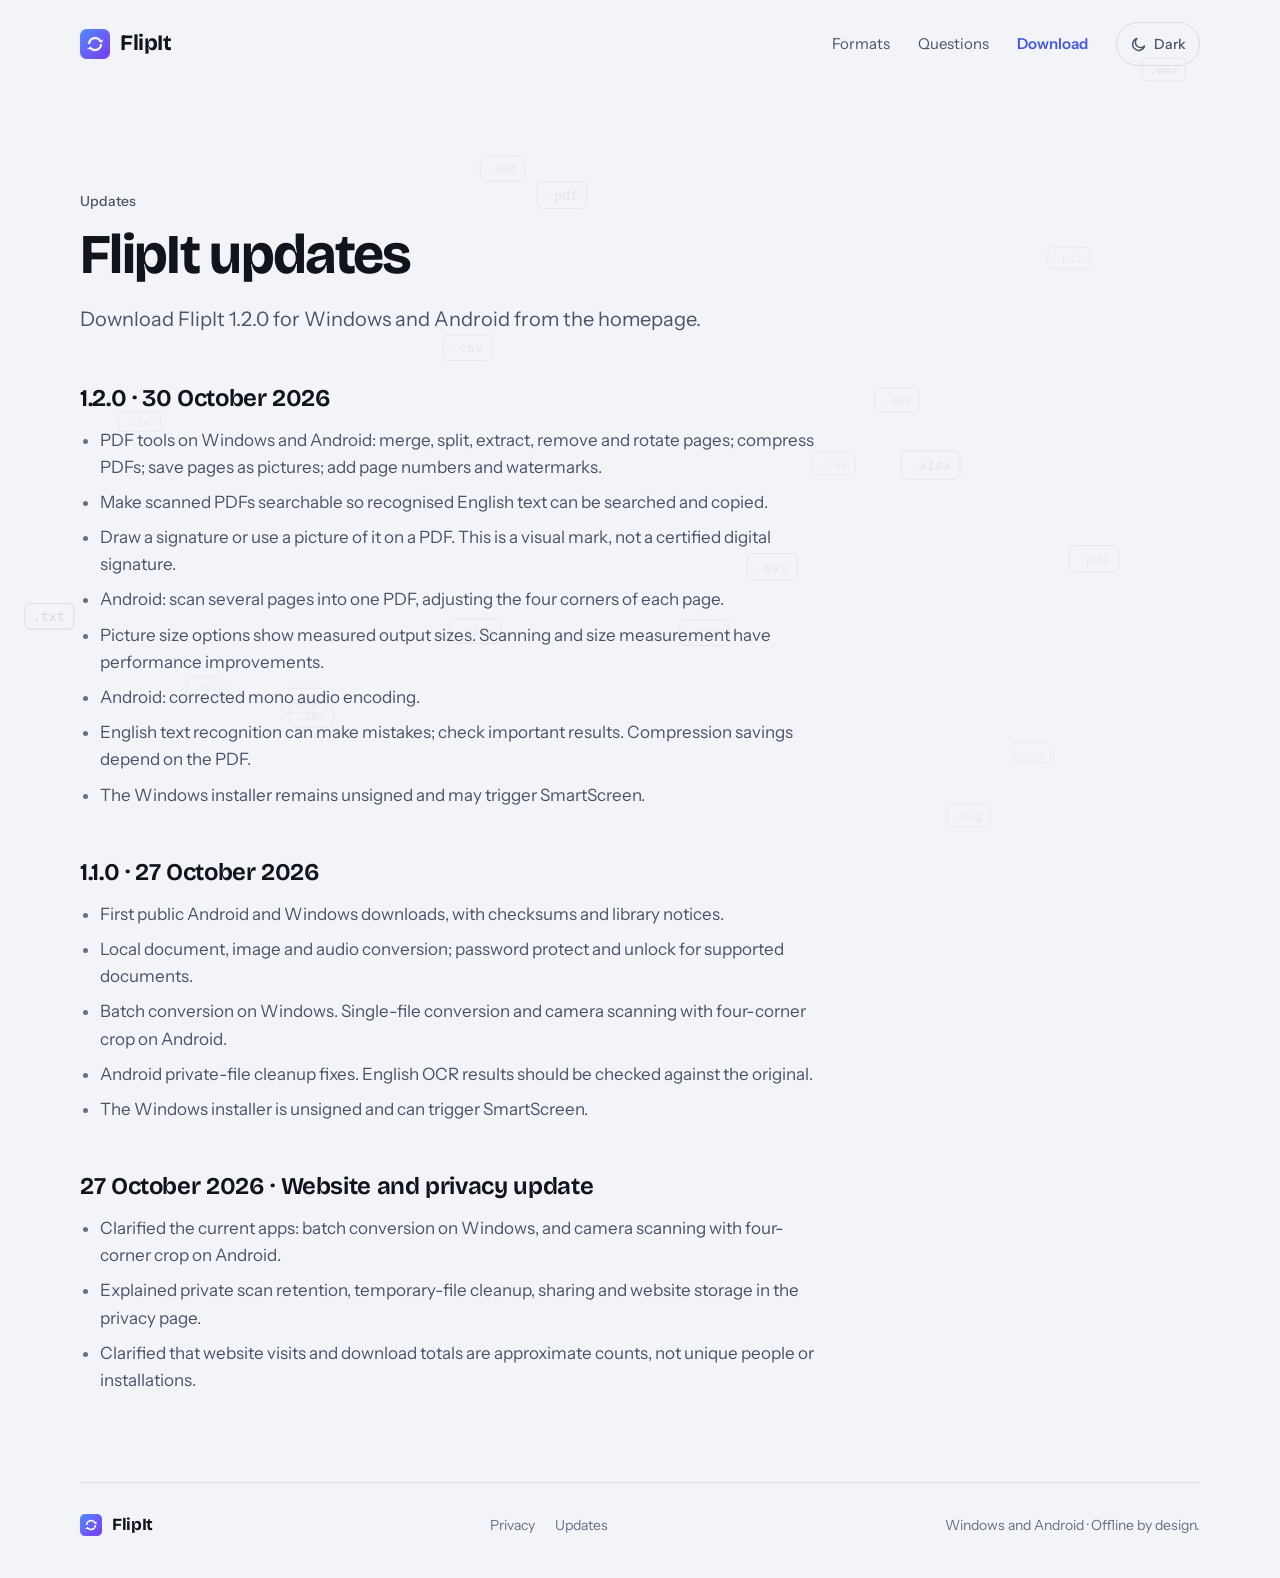
==== commit bdbd9cf0: "Restore animated file-format background" ====
--- a/changelog.html
+++ b/changelog.html
@@ -11,7 +11,7 @@
 <link rel="icon" href="favicon.ico">
 <link rel="stylesheet" href="fonts.css">
 <link rel="stylesheet" href="styles.css?v=20261101-1">
-<script src="site.js?v=20261101-1" defer></script>
+<script src="site.js?v=20261101-2" defer></script>
 </head>
 <body>
 <div class="wrap">
